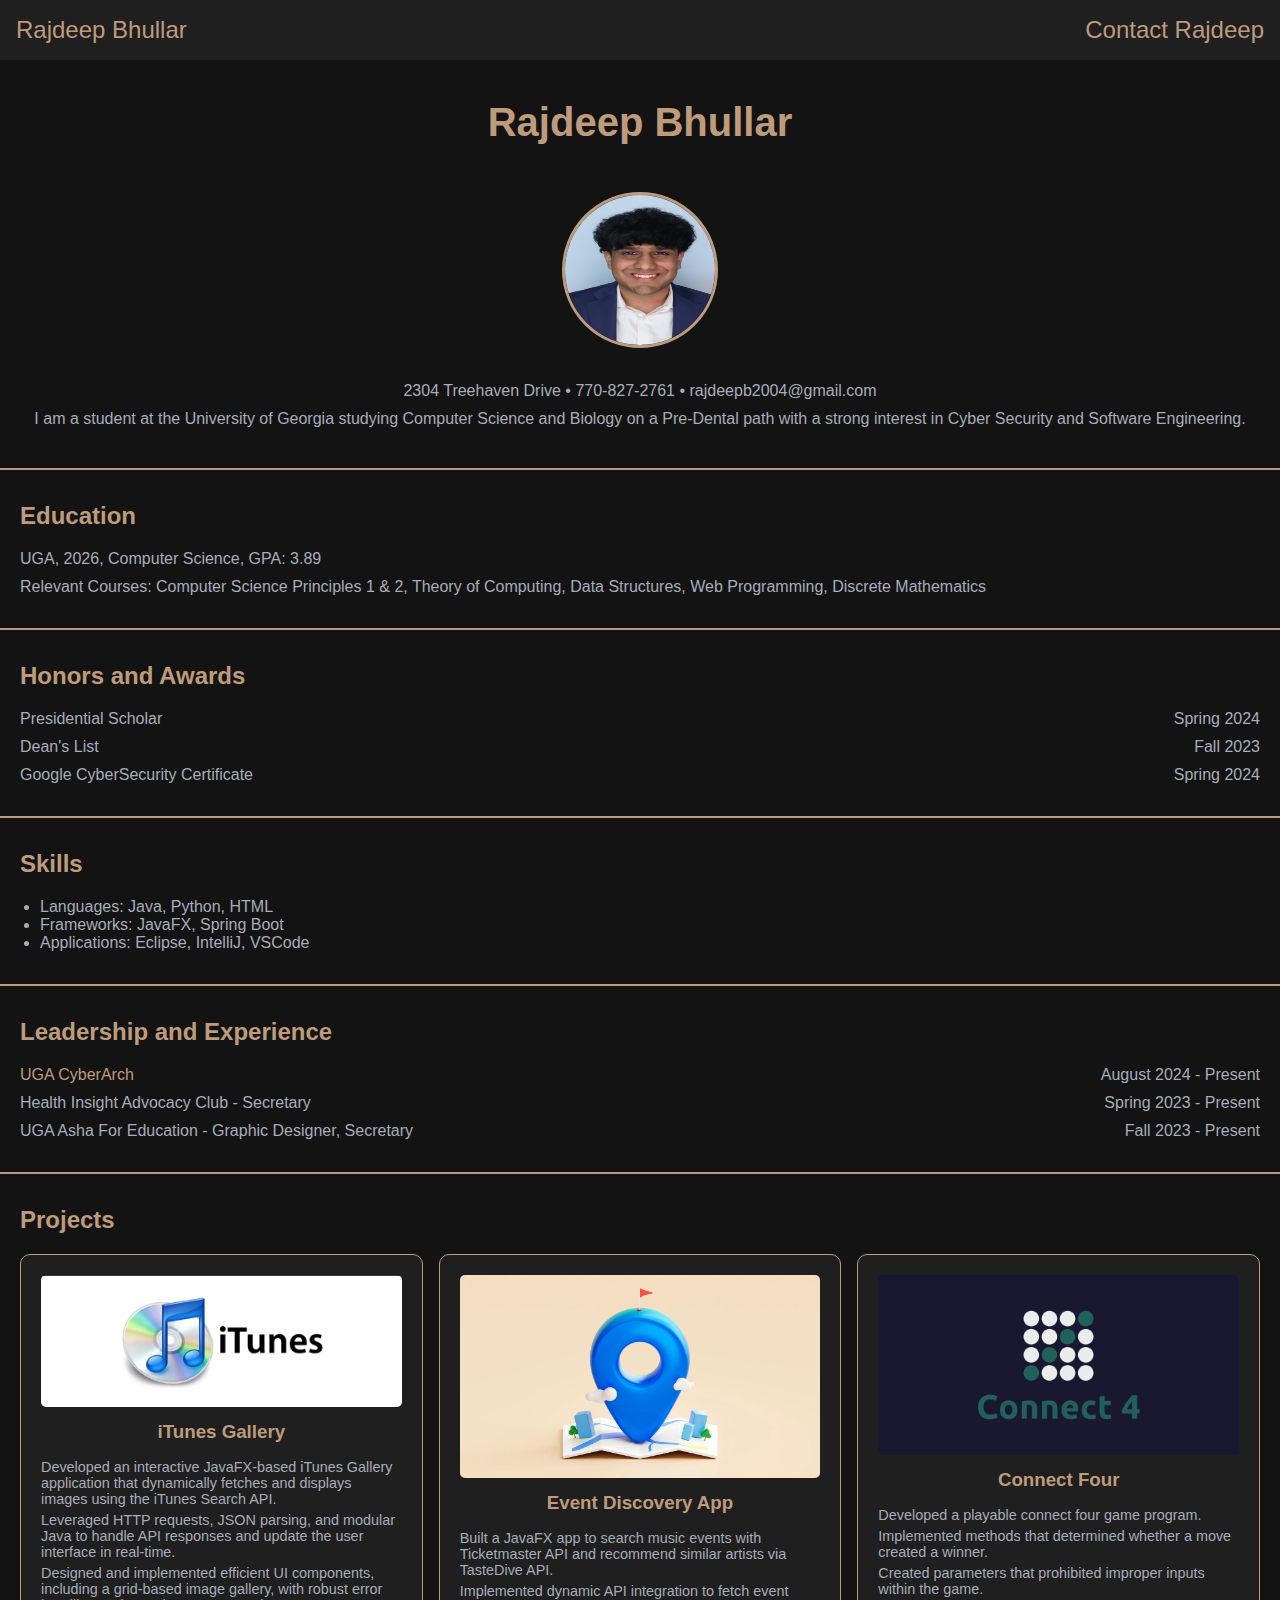
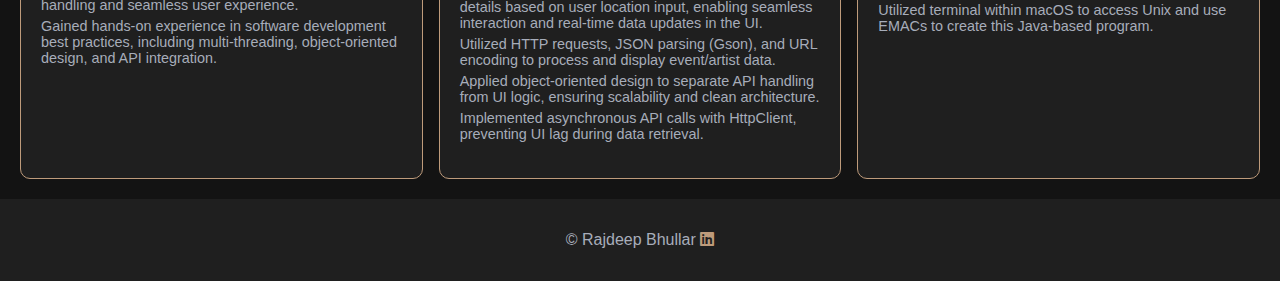
==== index.html @ 59ba75d6 "Add files via upload" ====
<!DOCTYPE html>
<html lang="en">
<head>
    <meta charset="UTF-8">
    <meta name="viewport" content="width=device-width, initial-scale=1.0">
    <title>Rajdeep Bhullar</title>
    <link rel="stylesheet" href="css/style.css">
    <link rel="stylesheet" href="https://cdnjs.cloudflare.com/ajax/libs/font-awesome/6.0.0-beta3/css/all.min.css">
</head>
<body>
<nav class="navbar">
    <p>Rajdeep Bhullar</p>
    <a href="contact.html">Contact Rajdeep</a>
</nav>

<section class="splash">
    <h1>Rajdeep Bhullar</h1>
    <img src="images/rsb98788@uga.edu-1.jpg" alt="Rajdeep Bhullar" class="profile-pic">
    <p>2304 Treehaven Drive • 770-827-2761 • rajdeepb2004@gmail.com</p>
    <p>I am a student at the University of Georgia studying Computer Science and Biology on a Pre-Dental path with a strong interest in Cyber Security and Software Engineering.</p>
</section>

<hr>

<section id="education">
    <h2>Education</h2>
    <div class="section-item">
        <div class="item-left">UGA, 2026, Computer Science, GPA: 3.89</div>
    </div>
    <div>
        <div class="item-left">Relevant Courses: Computer Science Principles 1 & 2, Theory of Computing, Data Structures, Web Programming, Discrete Mathematics</div>
    </div>
</section>

<hr>

<section id="honors">
    <h2>Honors and Awards</h2>
    <div class="section-item">
        <div class="item-left">Presidential Scholar</div>
        <div class="item-right">Spring 2024</div>
    </div>
    <div class="section-item">
        <div class="item-left">Dean's List</div>
        <div class="item-right">Fall 2023</div>
    </div>
    <div class="section-item">
        <div class="item-left">Google CyberSecurity Certificate</div>
        <div class="item-right">Spring 2024</div>
    </div>
</section>

<hr>

<section id="skills">
    <h2>Skills</h2>
    <ul>
        <li>Languages: Java, Python, HTML</li>
        <li>Frameworks: JavaFX, Spring Boot</li>
        <li>Applications: Eclipse, IntelliJ, VSCode</li>
    </ul>
</section>

<hr>

<section id="leadership">
    <h2>Leadership and Experience</h2>
    <div class="section-item">
        <div class="item-left"><a href="https://www.cviog.uga.edu/data-technology/cyberarch/index.html">UGA CyberArch</a></div>
        <div class="item-right">August 2024 - Present</div>
    </div>
    <div class="section-item">
        <div class="item-left">Health Insight Advocacy Club - Secretary</div>
        <div class="item-right">Spring 2023 - Present</div>
    </div>
    <div class="section-item">
        <div class="item-left">UGA Asha For Education - Graphic Designer, Secretary</div>
        <div class="item-right">Fall 2023 - Present</div>
    </div>
</section>

<hr>

<section id="projects">
    <h2>Projects</h2>
    <div class="three-col">
        <div class="card">
            <img src="images/ItunesOld.png" alt="iTunes Gallery">
            <h3>iTunes Gallery</h3>
            <ul>
                <li>Developed an interactive JavaFX-based iTunes Gallery application that dynamically fetches and displays images using the iTunes Search API.</li>
                <li>Leveraged HTTP requests, JSON parsing, and modular Java to handle API responses and update the user interface in real-time.</li>
                <li>Designed and implemented efficient UI components, including a grid-based image gallery, with robust error handling and seamless user experience.</li>
                <li>Gained hands-on experience in software development best practices, including multi-threading, object-oriented design, and API integration.</li>
            </ul>
        </div>
        <div class="card">
            <img src="images/EventExplore.webp" alt="Event Discovery App">
            <h3>Event Discovery App</h3>
            <ul>
                <li>Built a JavaFX app to search music events with Ticketmaster API and recommend similar artists via TasteDive API.</li>
                <li>Implemented dynamic API integration to fetch event details based on user location input, enabling seamless interaction and real-time data updates in the UI.</li>
                <li>Utilized HTTP requests, JSON parsing (Gson), and URL encoding to process and display event/artist data.</li>
                <li>Applied object-oriented design to separate API handling from UI logic, ensuring scalability and clean architecture.</li>
                <li>Implemented asynchronous API calls with HttpClient, preventing UI lag during data retrieval.</li>
            </ul>
        </div>
        <div class="card">
            <img src="images/Con4.png" alt="Connect Four">
            <h3>Connect Four</h3>
            <ul>
                <li>Developed a playable connect four game program.</li>
                <li>Implemented methods that determined whether a move created a winner.</li>
                <li>Created parameters that prohibited improper inputs within the game.</li>
                <li>Utilized terminal within macOS to access Unix and use EMACs to create this Java-based program.</li>
            </ul>
        </div>
    </div>
</section>


<footer>
    <p>&copy; Rajdeep Bhullar <a href="https://www.linkedin.com/in/rajdeepbhullar1/"><i class="fab fa-linkedin"></i></a></p>
</footer>
</body>
</html>
---- css/style.css ----
body {
    font-family: 'Roboto', sans-serif;
    background-color: #131313;
    color: #a7adba;
    margin: 0;
    padding: 0;
}


nav.navbar {
    background-color: #1f1f1f;
    padding: 1rem;
    display: flex;
    justify-content: space-between;
}

nav p, nav a {
    color: #be9b7b;
    font-size: 1.5rem;
    font-family: 'Montserrat', sans-serif;
    margin: 0;
}

nav a {
    text-decoration: none;
}

nav a:hover {
    text-decoration: underline;
}


footer {
    text-align: center;
    padding: 1rem 0;
    background-color: #1f1f1f;
    margin-top: 20px;
}

footer a {
    color: #be9b7b;
    text-decoration: none;
    font-size: 1rem;
}

footer a:hover {
    text-decoration: underline;
}


.splash {
    text-align: center;
    margin: 40px 0;
}

.splash h1 {
    font-size: 2.5rem;
    font-family: 'Montserrat', sans-serif;
    font-weight: 800;
    color: #be9b7b;
}

.splash img {
    border-radius: 50%;
    border: 3px solid #be9b7b;
    margin: 20px 0;
    width: 150px;
    height: 150px;
}

.splash p {
    margin: 10px 0;
}


hr {
    border: 0;
    height: 2px;
    background: #be9b7b;
    margin: 2rem 0;
}

section {
    margin: 20px;
}

section h2 {
    font-family: 'Montserrat', sans-serif;
    font-weight: 800;
    color: #be9b7b;
    margin-bottom: 20px;
}

.section-item {
    display: flex;
    justify-content: space-between;
    margin: 10px 0;
}

.item-left {
    flex: 3;
    text-align: left;
}

.item-right {
    flex: 1;
    text-align: right;
    color: #a7adba;
}

section p {
    margin-bottom: 10px;
}

section a {
    color: #be9b7b;
    text-decoration: none;
}

section a:hover {
    text-decoration: underline;
}

ul {
    list-style-type: disc;
    padding-left: 20px;
}

.card ul {
    list-style: none;
    padding: 0;
    text-align: left;
}

.card ul li {
    margin: 5px 0;
    font-size: 0.9rem;
}

.three-col {
    display: flex;
    gap: 1rem;
    margin-top: 20px;
}

.card {
    background-color: #1f1f1f;
    border: 1px solid #be9b7b;
    color: #a7adba;
    padding: 20px;
    flex: 1;
    border-radius: 10px;
    text-align: center;
}

.card img {
    max-width: 100%;
    border-radius: 5px;
}

.card h3 {
    color: #be9b7b;
    font-family: 'Montserrat', sans-serif;
    margin: 10px 0;
}

.one-col {
    display: flex;
    flex-direction: column;
    max-width: 600px;
    margin: 0 auto;
    text-align: center;
}

form {
    background-color: #1f1f1f;
    padding: 20px;
    border-radius: 5px;
    border: 1px solid #be9b7b;
}

form label {
    color: #be9b7b;
    margin-bottom: 5px;
    font-size: 1rem;
    text-align: left;
    display: block;
}

form input, form textarea {
    width: 90%; 
    max-width: 600px; 
    padding: 12px; 
    margin: 10px auto; 
    display: block; 
    border: 1px solid #a7adba;
    border-radius: 5px;
    background-color: #1f1f1f;
    color: #a7adba;
    font-size: 1rem; 
}

form textarea {
    resize: none; 
}

form input:focus, form textarea:focus {
    outline: none;
    border-color: #be9b7b; 
    background-color: #252525; 
}

form button {
    background-color: #555555;
    color: white;
    border: none;
    padding: 10px 20px;
    border-radius: 5px;
    cursor: pointer;
}

form button:hover {
    background-color: #333333;
}
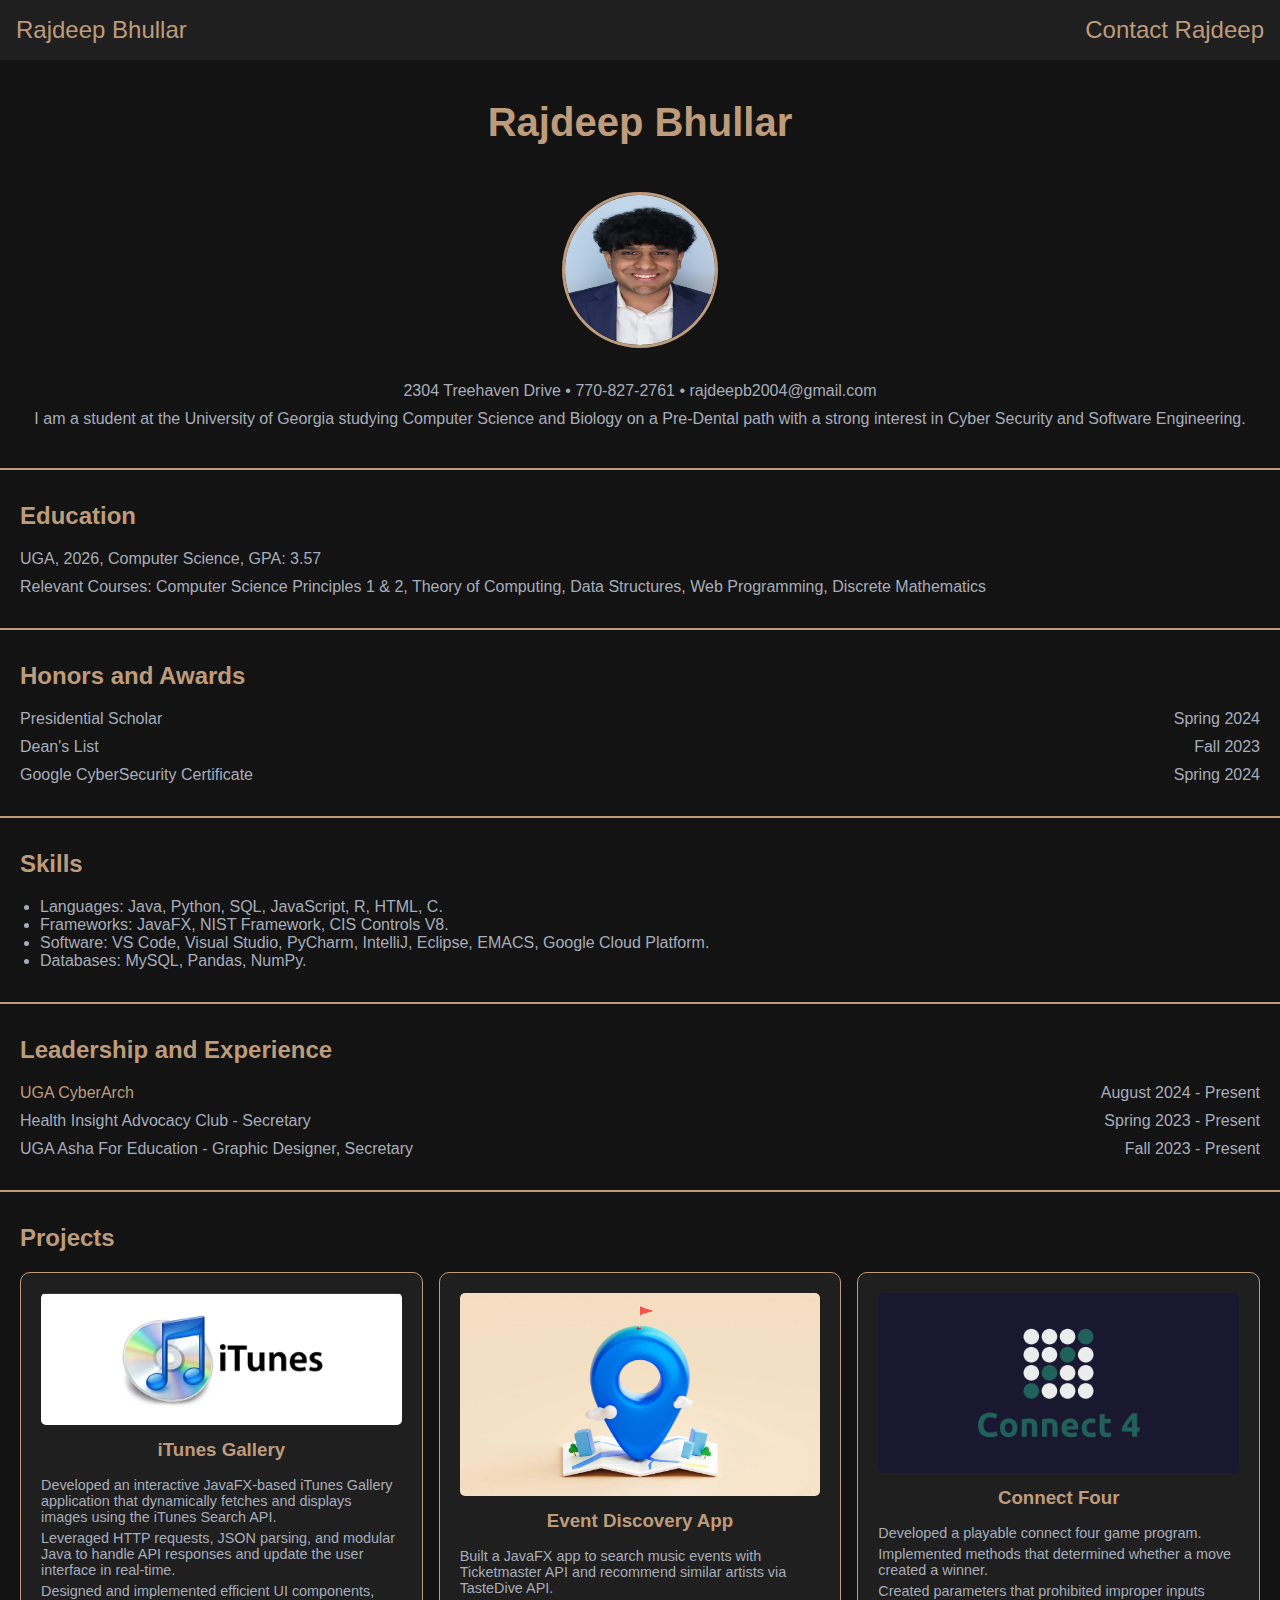
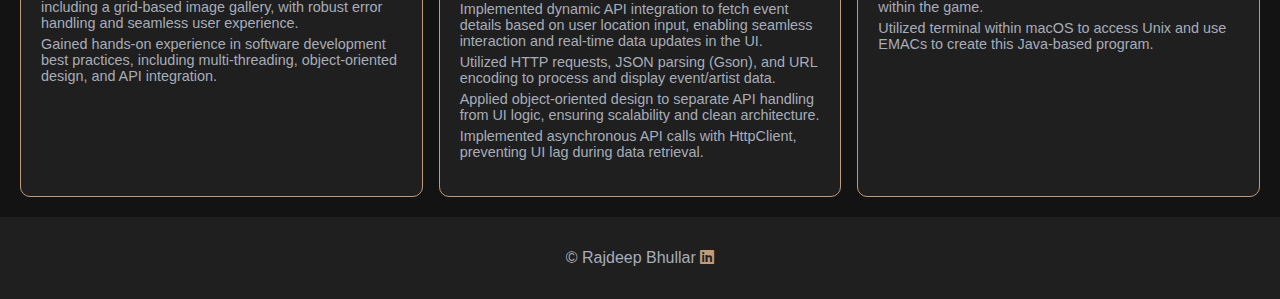
==== commit b559ffa3: "Update index.html" ====
--- a/index.html
+++ b/index.html
@@ -25,7 +25,7 @@
 <section id="education">
     <h2>Education</h2>
     <div class="section-item">
-        <div class="item-left">UGA, 2026, Computer Science, GPA: 3.89</div>
+        <div class="item-left">UGA, 2026, Computer Science, GPA: 3.57</div>
     </div>
     <div>
         <div class="item-left">Relevant Courses: Computer Science Principles 1 & 2, Theory of Computing, Data Structures, Web Programming, Discrete Mathematics</div>
@@ -55,9 +55,10 @@
 <section id="skills">
     <h2>Skills</h2>
     <ul>
-        <li>Languages: Java, Python, HTML</li>
-        <li>Frameworks: JavaFX, Spring Boot</li>
-        <li>Applications: Eclipse, IntelliJ, VSCode</li>
+        <li>Languages: Java, Python, SQL, JavaScript, R, HTML, C.</li>
+        <li>Frameworks: JavaFX, NIST Framework, CIS Controls V8.</li>
+        <li>Software: VS Code, Visual Studio, PyCharm, IntelliJ, Eclipse, EMACS, Google Cloud Platform.</li>
+        <li>Databases: MySQL, Pandas, NumPy.</li>
     </ul>
 </section>
 
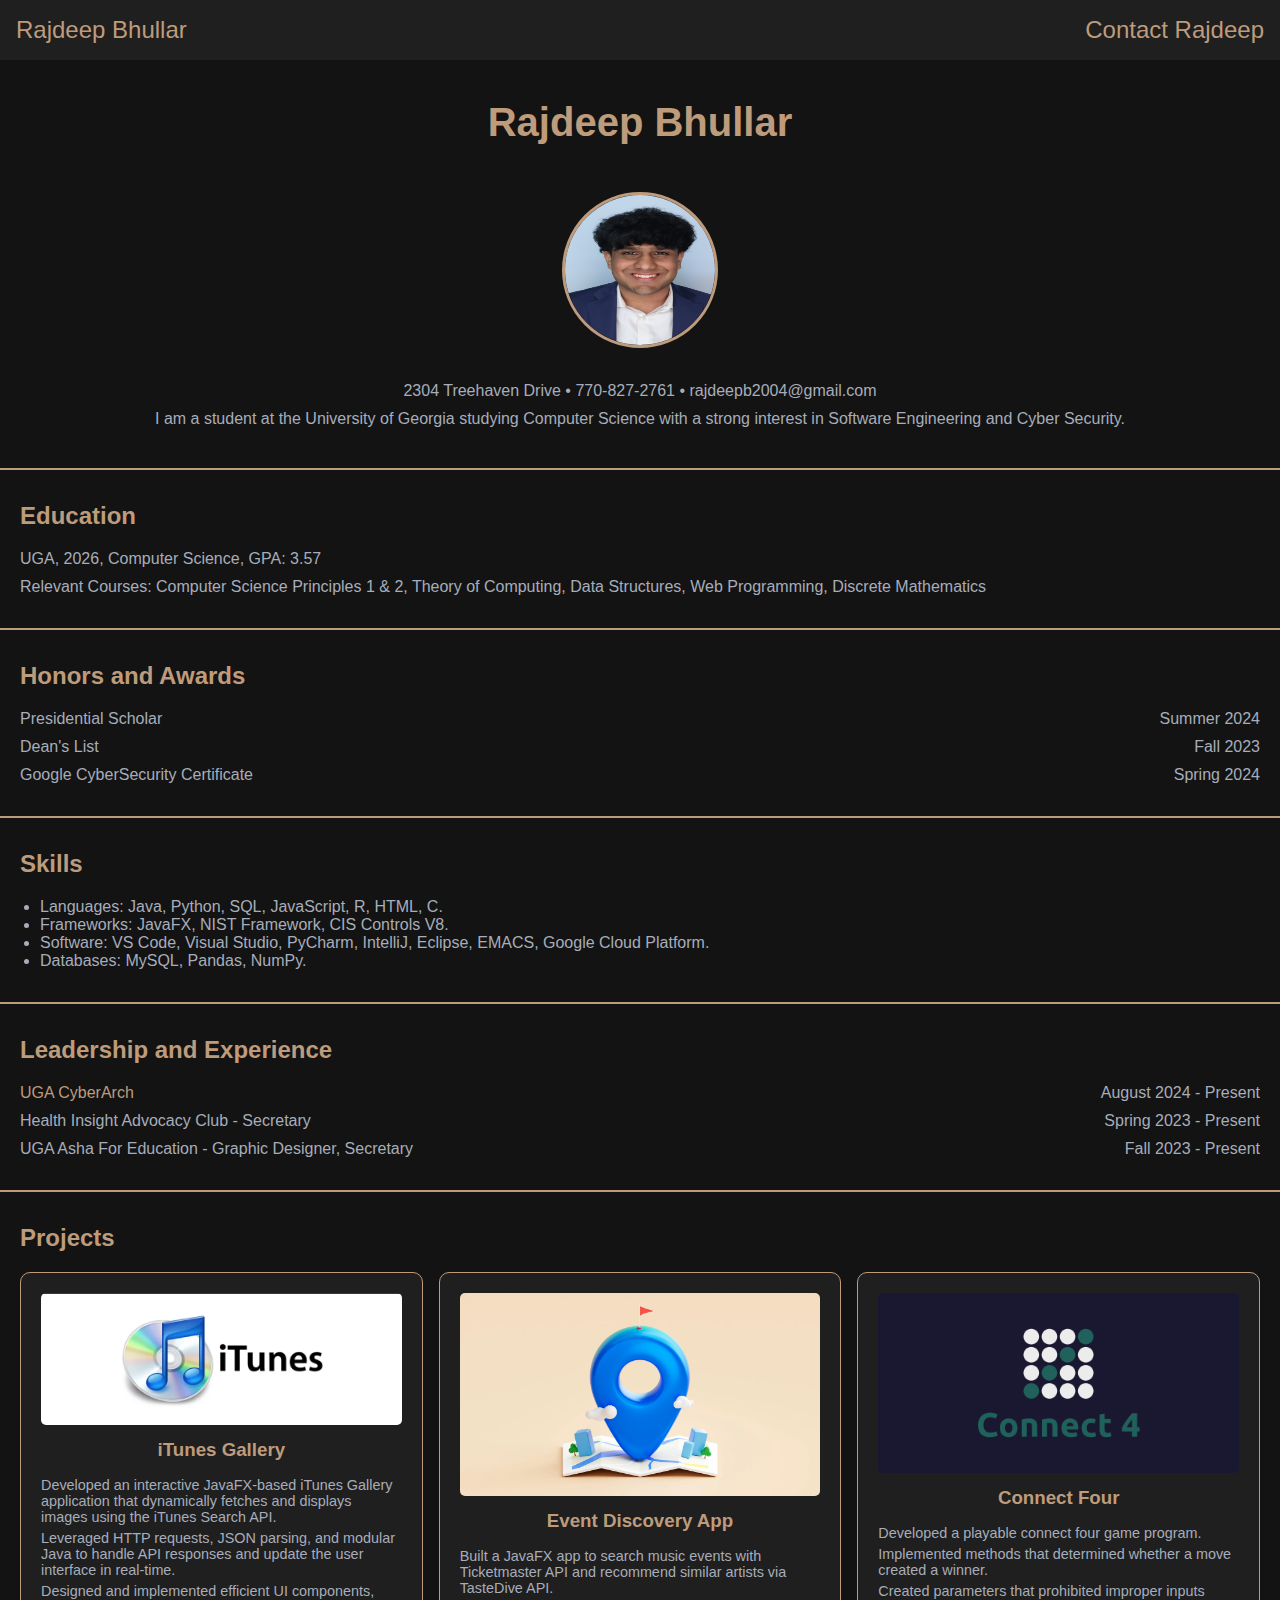
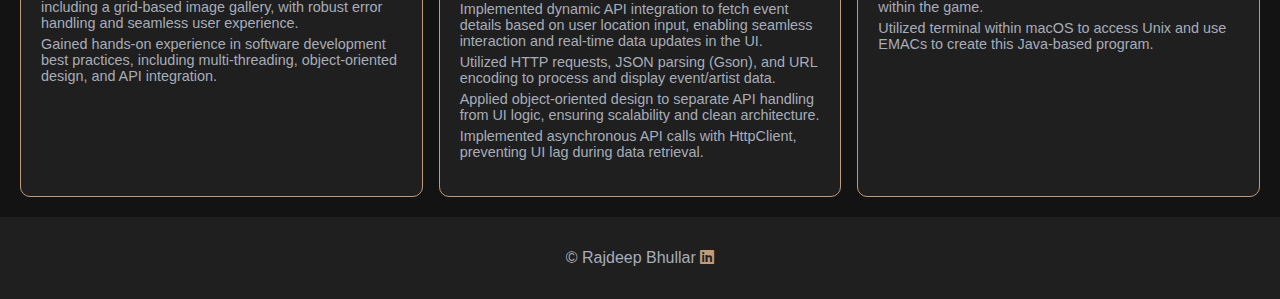
==== commit 772f2711: "Update index.html" ====
--- a/index.html
+++ b/index.html
@@ -17,7 +17,7 @@
     <h1>Rajdeep Bhullar</h1>
     <img src="images/rsb98788@uga.edu-1.jpg" alt="Rajdeep Bhullar" class="profile-pic">
     <p>2304 Treehaven Drive • 770-827-2761 • rajdeepb2004@gmail.com</p>
-    <p>I am a student at the University of Georgia studying Computer Science and Biology on a Pre-Dental path with a strong interest in Cyber Security and Software Engineering.</p>
+    <p>I am a student at the University of Georgia studying Computer Science with a strong interest in Software Engineering and Cyber Security.</p>
 </section>
 
 <hr>
@@ -38,7 +38,7 @@
     <h2>Honors and Awards</h2>
     <div class="section-item">
         <div class="item-left">Presidential Scholar</div>
-        <div class="item-right">Spring 2024</div>
+        <div class="item-right">Summer 2024</div>
     </div>
     <div class="section-item">
         <div class="item-left">Dean's List</div>
